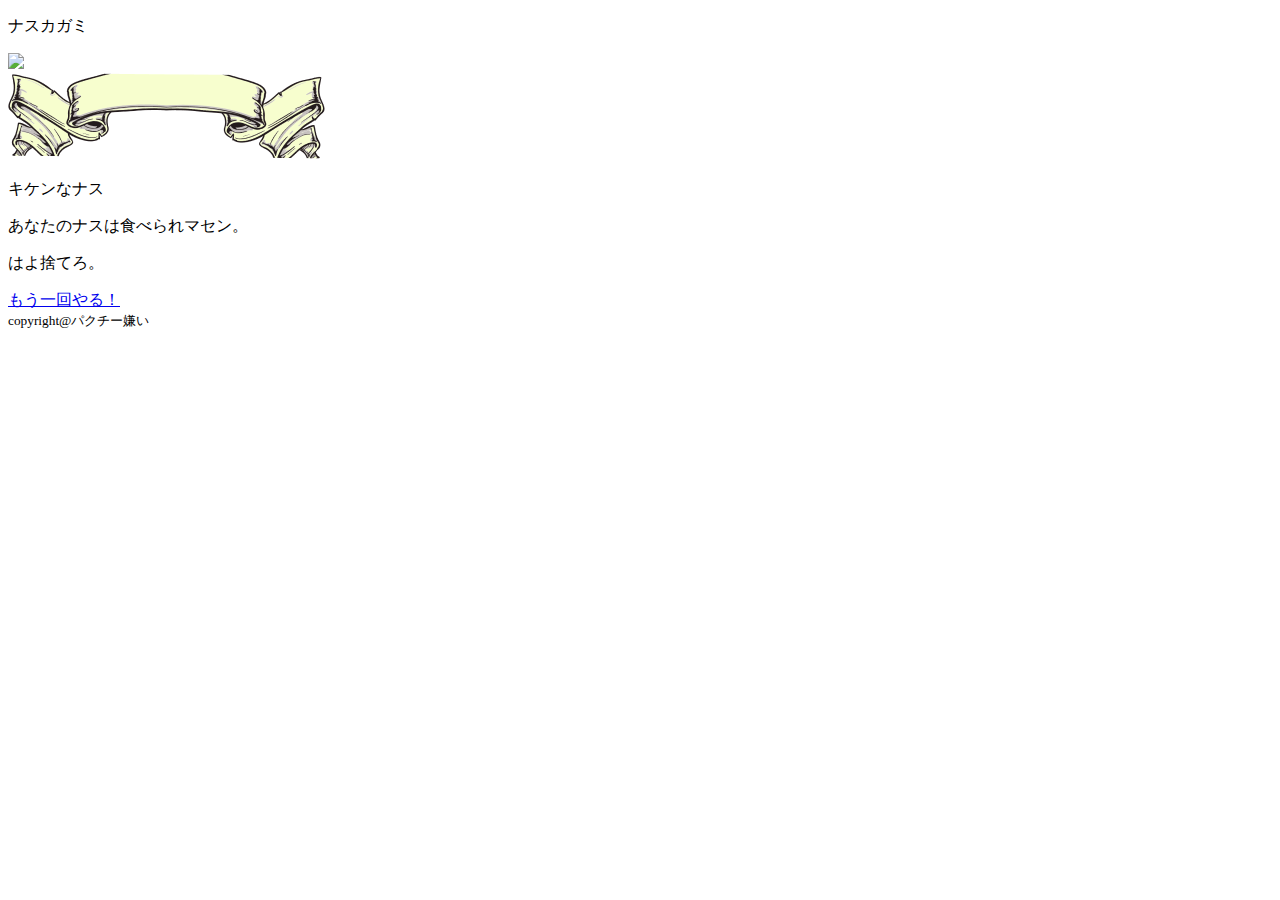
==== templates/result_bad.html @ 6e326023 "o" ====
<!DOCTYPE html>
<html lang="ja">
  <head>
    <meta charset="utf-8">
    <meta http-equiv="X-UA-Compatible" content="IE=edge">
    <meta name="viewport" content="width=device-width, initial-scale=1, user-scalable=yes">
    <link rel="stylesheet" type="text/css" href="./i/static/css/result_bad.css">
    <title>nasukagami_result</title>
  </head>

  <boby>
    <header>
      <p>ナスカガミ</p>
    </header>

    <div class="main">
        <div class="nasukagami"><img src="./i/img/nasukagamimono.png"></div>
        <div class="ribbon">
            <img src="../i/img/ribbon_revised.png">
            <p class="result">キケンなナス</p>
        </div>
        <div class="message">
            <p>あなたのナスは食べられマセン。</p>
            <p>はよ捨てろ。</p>
        </div>
        <a href="/" class="retrybtn">もう一回やる！</a>
    </div>

    <footer>
        <small>copyright@パクチー嫌い</small>
    </footer>
   </body>
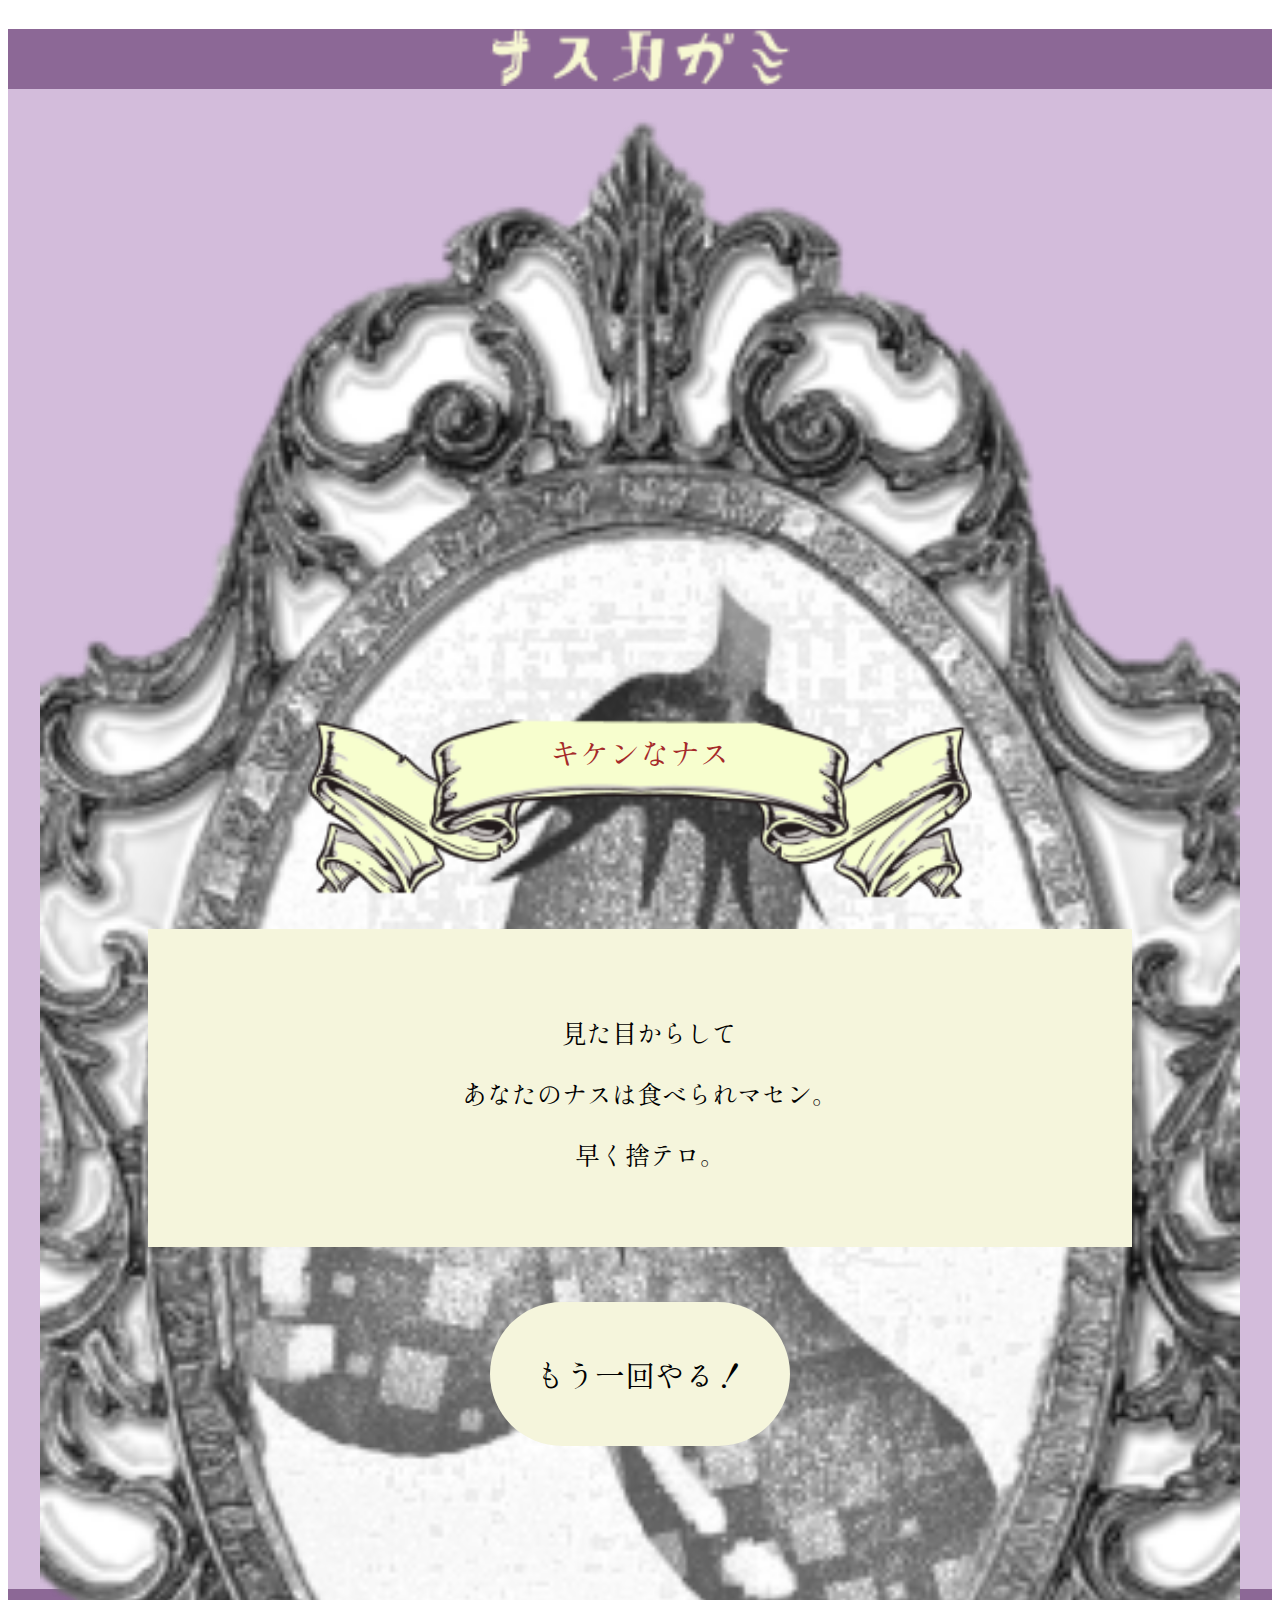
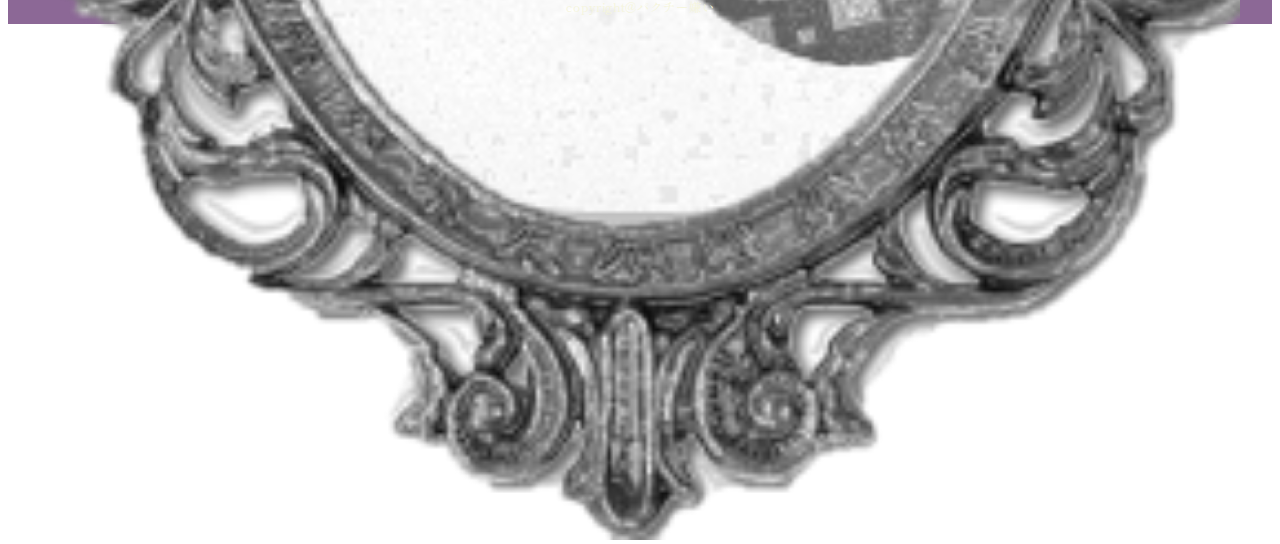
==== commit 710f1c08: "k" ====
--- a/templates/result_bad.html
+++ b/templates/result_bad.html
@@ -4,24 +4,30 @@
     <meta charset="utf-8">
     <meta http-equiv="X-UA-Compatible" content="IE=edge">
     <meta name="viewport" content="width=device-width, initial-scale=1, user-scalable=yes">
-    <link rel="stylesheet" type="text/css" href="./i/static/css/result_bad.css">
+    <link rel="stylesheet" type="text/css" href="../i/static/css/result_bad.css">
     <title>nasukagami_result</title>
+    <link rel="preconnect" href="https://fonts.googleapis.com"> 
+　　 <link rel="preconnect" href="https://fonts.gstatic.com" crossorigin> 
+　　 <link href="https://fonts.googleapis.com/css2?family=Shippori+Mincho&display=swap" rel="stylesheet">
   </head>
 
   <boby>
     <header>
-      <p>ナスカガミ</p>
+      <div class="small">
+        <img src="../i/img/nasukagamirogo.png">
+      </div>
     </header>
 
     <div class="main">
-        <div class="nasukagami"><img src="./i/img/nasukagamimono.png"></div>
+        <div class="nasukagami"><img src="../i/img/nasukagamimono.png"></div>
         <div class="ribbon">
             <img src="../i/img/ribbon_revised.png">
             <p class="result">キケンなナス</p>
         </div>
         <div class="message">
+            <p>見た目からして</p>
             <p>あなたのナスは食べられマセン。</p>
-            <p>はよ捨てろ。</p>
+            <p>早く捨テロ。</p>
         </div>
         <a href="/" class="retrybtn">もう一回やる！</a>
     </div>
--- a/i/static/css/result_bad.css
+++ b/i/static/css/result_bad.css
@@ -0,0 +1,99 @@
+header{
+    display: flex;
+    justify-content: center;
+    align-items: center;
+
+
+    height: 60px;
+    width: 100%;
+    background-color: #8C6896;
+    color: beige;
+}
+
+.small{
+    width: 25%;
+    height: auto;
+    text-align: center;
+}
+
+.main{
+    height: 1500px;
+    width: 100%;
+    background-color: #D3BCDB;
+    display: flex;
+    flex-flow: column;
+    align-items: center;
+
+}
+
+.nasukagami{
+    text-align:center;
+    width: 100%;
+    height: 600px;
+    padding-top: 30px;
+}
+
+img{
+    width: 95%;
+    height: auto;
+}
+
+.ribbon{
+    position: relative;
+}
+
+.ribbon p{
+    position: absolute;
+    color: brown;
+    
+    top: 37%;
+    left: 50%;
+    -ms-transform: translate(-50%,-50%);
+    -webkit-transform: translate(-50%,-50%);
+    transform: translate(-50%,-50%);
+    margin:0;
+    padding:0;
+    font-size: 30px;
+    font-family: 'Shippori Mincho', serif;
+}
+
+.ribbon img{
+    width: 100%;
+    height: 200%;
+}
+
+.message{
+    width: 70%;
+    text-align: center;
+    background-color: beige;
+    font-size: 25px;
+    padding: 60px 40px 50px 60px;
+    margin: 120px 0 40px 0;
+    font-family: 'Shippori Mincho', serif;
+}
+
+.retrybtn{
+
+    width: 300px;
+    font-size: 30px;
+    color: black;
+    text-align: center;
+    padding: 50px 0 50px;
+    background-color: beige;
+    border-radius: 120px;
+    margin-top: 15px;
+    text-decoration: none;
+    font-family: 'Shippori Mincho', serif;
+}
+
+footer{
+    height: 35px;
+    background-color: #8C6896;
+    font-size: 15px;
+    color: beige;
+
+    display: flex;
+    justify-content: center;
+    align-items: center;
+    font-family: 'Shippori Mincho', serif;
+}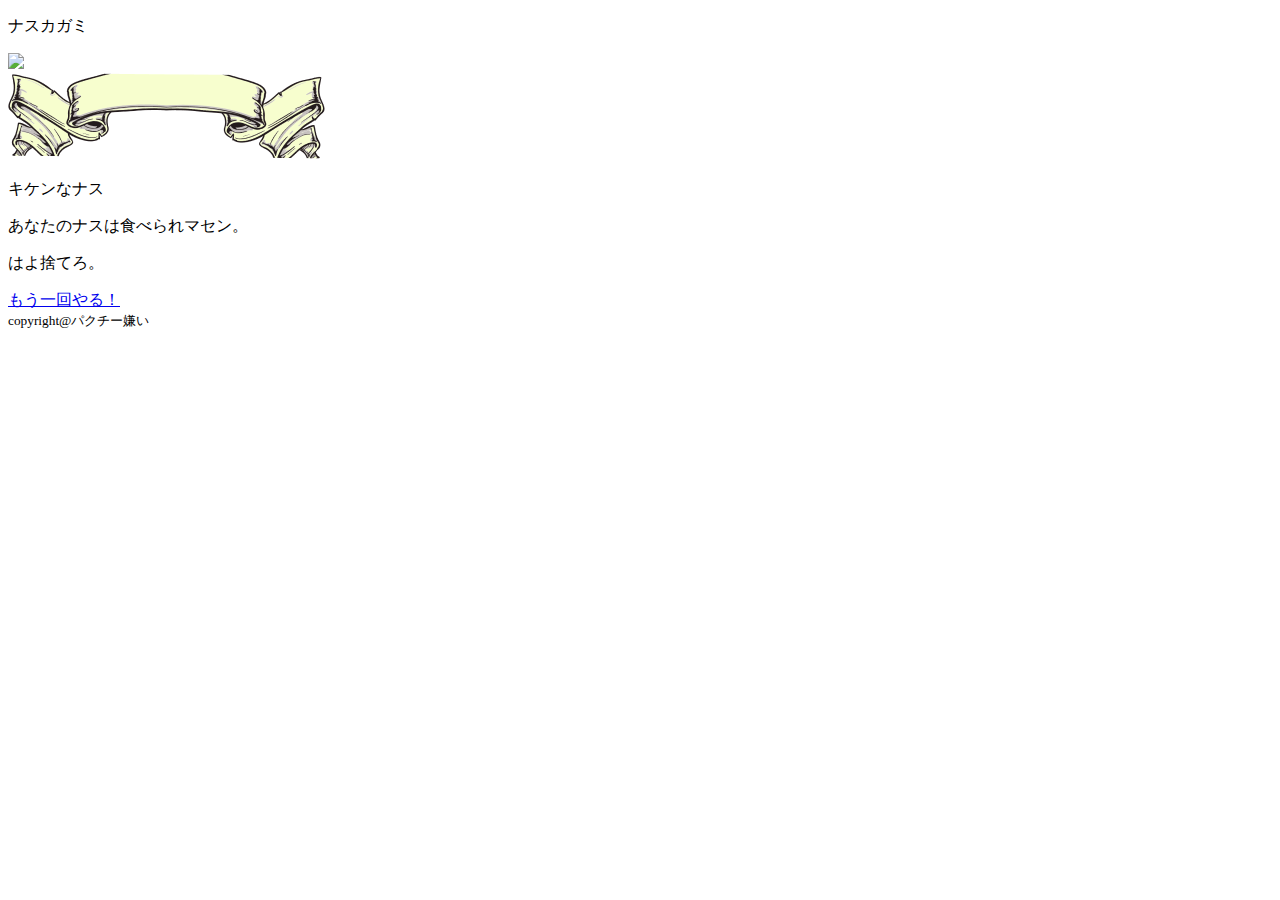
==== commit 6b29b428: "Add files via upload" ====
--- a/templates/result_bad.html
+++ b/templates/result_bad.html
@@ -1,38 +1,32 @@
-<!DOCTYPE html>
-<html lang="ja">
-  <head>
-    <meta charset="utf-8">
-    <meta http-equiv="X-UA-Compatible" content="IE=edge">
-    <meta name="viewport" content="width=device-width, initial-scale=1, user-scalable=yes">
-    <link rel="stylesheet" type="text/css" href="../i/static/css/result_bad.css">
-    <title>nasukagami_result</title>
-    <link rel="preconnect" href="https://fonts.googleapis.com"> 
-　　 <link rel="preconnect" href="https://fonts.gstatic.com" crossorigin> 
-　　 <link href="https://fonts.googleapis.com/css2?family=Shippori+Mincho&display=swap" rel="stylesheet">
-  </head>
-
-  <boby>
-    <header>
-      <div class="small">
-        <img src="../i/img/nasukagamirogo.png">
-      </div>
-    </header>
-
-    <div class="main">
-        <div class="nasukagami"><img src="../i/img/nasukagamimono.png"></div>
-        <div class="ribbon">
-            <img src="../i/img/ribbon_revised.png">
-            <p class="result">キケンなナス</p>
-        </div>
-        <div class="message">
-            <p>見た目からして</p>
-            <p>あなたのナスは食べられマセン。</p>
-            <p>早く捨テロ。</p>
-        </div>
-        <a href="/" class="retrybtn">もう一回やる！</a>
-    </div>
-
-    <footer>
-        <small>copyright@パクチー嫌い</small>
-    </footer>
+<!DOCTYPE html>
+<html lang="ja">
+  <head>
+    <meta charset="utf-8">
+    <meta http-equiv="X-UA-Compatible" content="IE=edge">
+    <meta name="viewport" content="width=device-width, initial-scale=1, user-scalable=yes">
+    <link rel="stylesheet" type="text/css" href="./i/static/css/result_bad.css">
+    <title>nasukagami_result</title>
+  </head>
+
+  <boby>
+    <header>
+      <p>ナスカガミ</p>
+    </header>
+
+    <div class="main">
+        <div class="nasukagami"><img src="./i/img/nasukagamimono.png"></div>
+        <div class="ribbon">
+            <img src="../i/img/ribbon_revised.png">
+            <p class="result">キケンなナス</p>
+        </div>
+        <div class="message">
+            <p>あなたのナスは食べられマセン。</p>
+            <p>はよ捨てろ。</p>
+        </div>
+        <a href="/" class="retrybtn">もう一回やる！</a>
+    </div>
+
+    <footer>
+        <small>copyright@パクチー嫌い</small>
+    </footer>
    </body>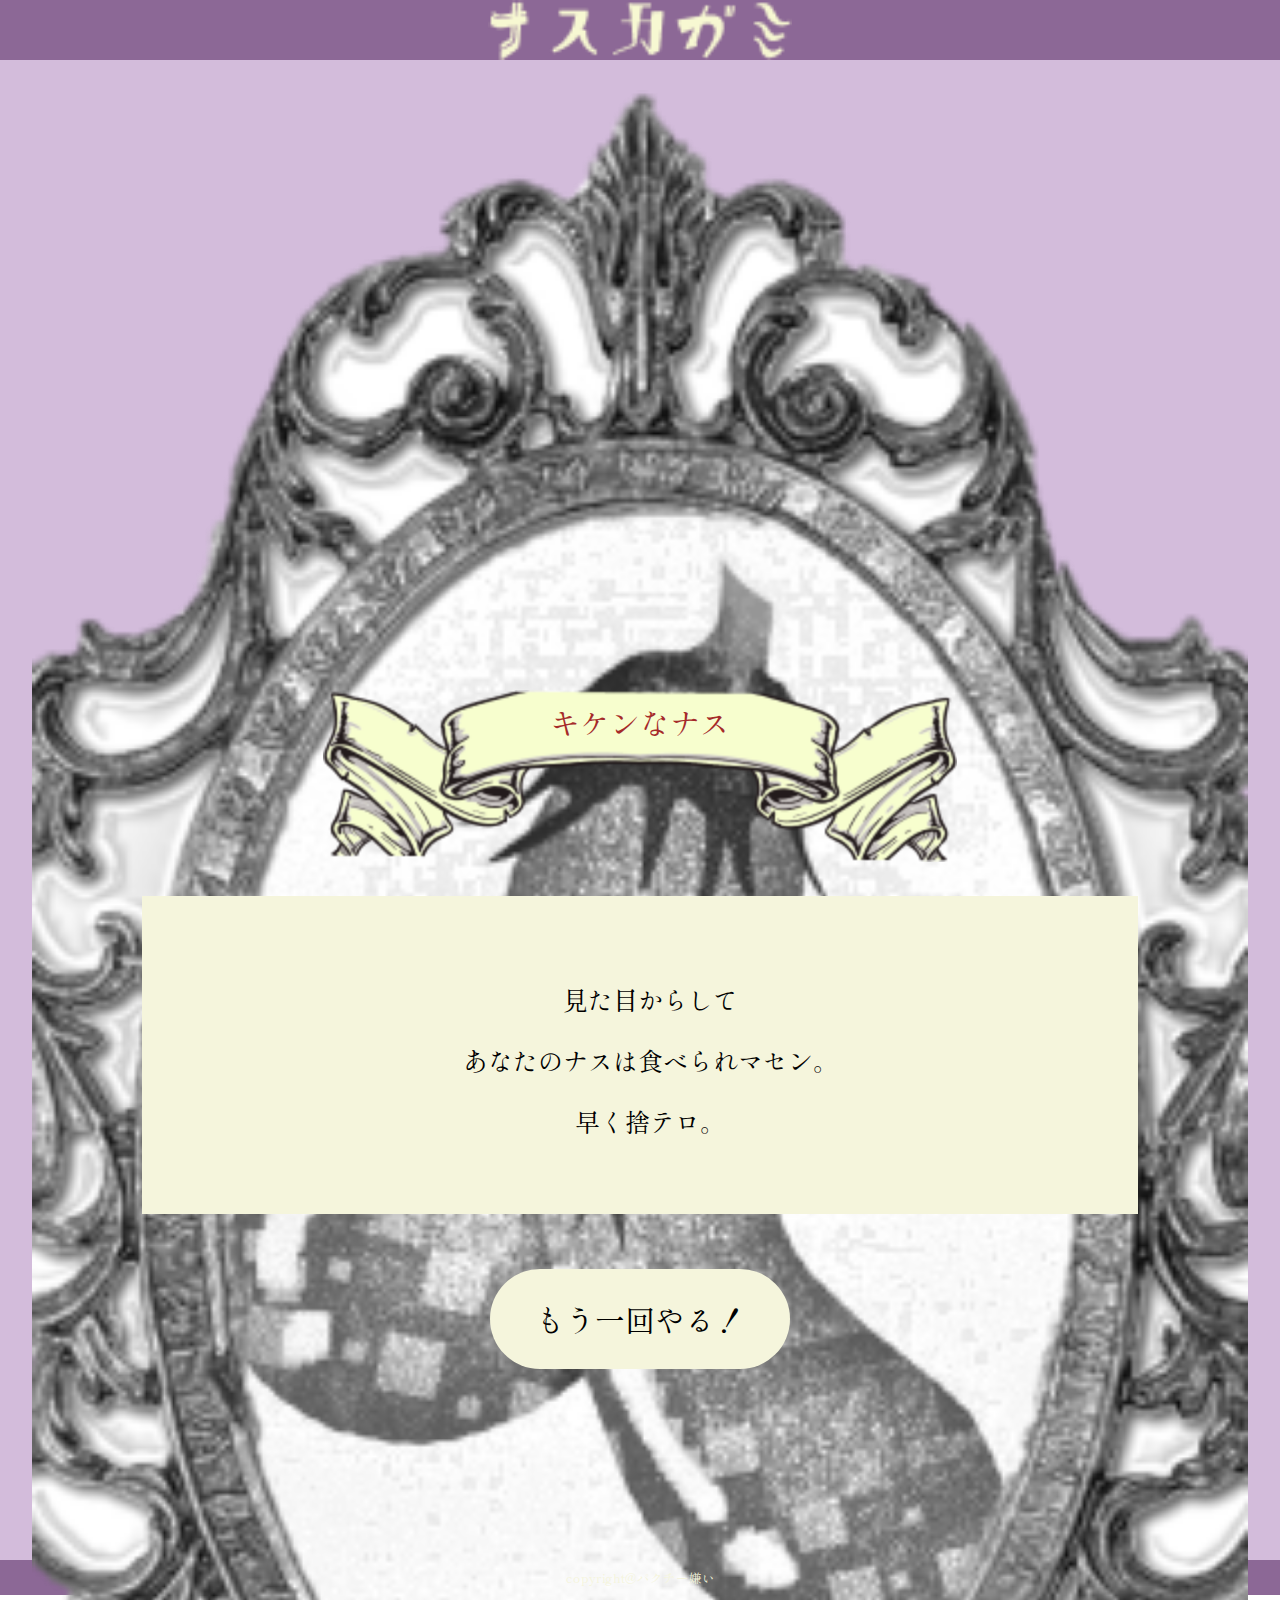
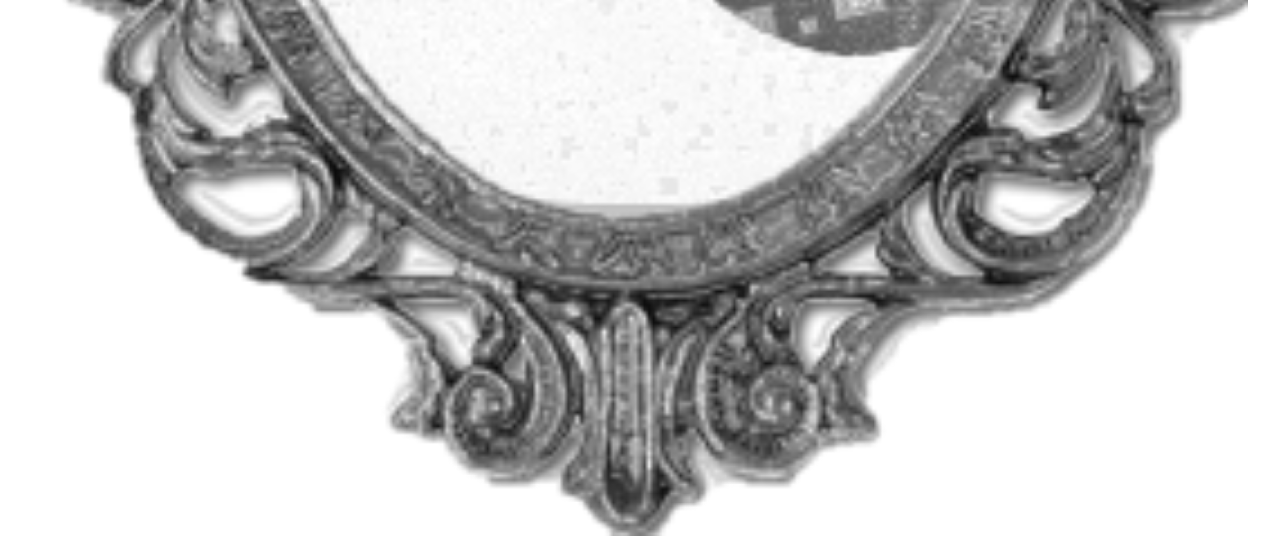
==== commit bd6aaf04: "Merge branch 'main' into mai" ====
--- a/templates/result_bad.html
+++ b/templates/result_bad.html
@@ -1,32 +1,40 @@
-<!DOCTYPE html>
-<html lang="ja">
-  <head>
-    <meta charset="utf-8">
-    <meta http-equiv="X-UA-Compatible" content="IE=edge">
-    <meta name="viewport" content="width=device-width, initial-scale=1, user-scalable=yes">
-    <link rel="stylesheet" type="text/css" href="./i/static/css/result_bad.css">
-    <title>nasukagami_result</title>
-  </head>
-
-  <boby>
-    <header>
-      <p>ナスカガミ</p>
-    </header>
-
-    <div class="main">
-        <div class="nasukagami"><img src="./i/img/nasukagamimono.png"></div>
-        <div class="ribbon">
-            <img src="../i/img/ribbon_revised.png">
-            <p class="result">キケンなナス</p>
-        </div>
-        <div class="message">
-            <p>あなたのナスは食べられマセン。</p>
-            <p>はよ捨てろ。</p>
-        </div>
-        <a href="/" class="retrybtn">もう一回やる！</a>
-    </div>
-
-    <footer>
-        <small>copyright@パクチー嫌い</small>
-    </footer>
+
+<!DOCTYPE html>
+<html lang="ja">
+  <head>
+    <meta charset="utf-8">
+    <meta http-equiv="X-UA-Compatible" content="IE=edge">
+    <meta name="viewport" content="width=device-width, initial-scale=1, user-scalable=yes">
+    <link rel="stylesheet" type="text/css" href="../i/static/css/result_bad.css">
+    <title>nasukagami_result</title>
+    <link rel="preconnect" href="https://fonts.googleapis.com"> 
+　　 <link rel="preconnect" href="https://fonts.gstatic.com" crossorigin> 
+　　 <link href="https://fonts.googleapis.com/css2?family=Shippori+Mincho&display=swap" rel="stylesheet">
+  </head>
+
+  <boby>
+    <header>
+      <div class="small">
+        <img src="../i/img/nasukagamirogo.png">
+      </div>
+    </header>
+
+    <div class="main">
+        <div class="nasukagami"><img src="../i/img/nasukagamimono.png"></div>
+        <div class="ribbon">
+            <img src="../i/img/ribbon_revised.png">
+            <p class="result">キケンなナス</p>
+        </div>
+        <div class="message">
+            <p>見た目からして</p>
+            <p>あなたのナスは食べられマセン。</p>
+            <p>早く捨テロ。</p>
+        </div>
+        <a href="/" class="retrybtn">もう一回やる！</a>
+    </div>
+
+    <footer>
+        <small>copyright@パクチー嫌い</small>
+    </footer>
+
    </body>--- a/i/static/css/result_bad.css
+++ b/i/static/css/result_bad.css
@@ -0,0 +1,108 @@
+body{
+    margin:0;
+    line-height: 0;
+}
+
+p{
+    line-height: initial;
+}
+
+header{
+    display: flex;
+    justify-content: center;
+    align-items: center;
+
+
+    height: 60px;
+    width: 100%;
+    background-color: #8C6896;
+    color: beige;
+}
+
+.small{
+    width: 25%;
+    height: auto;
+    text-align: center;
+}
+
+.main{
+    height: 1500px;
+    width: 100%;
+    background-color: #D3BCDB;
+    display: flex;
+    flex-flow: column;
+    align-items: center;
+
+}
+
+.nasukagami{
+    text-align:center;
+    width: 100%;
+    height: 600px;
+    padding-top: 30px;
+}
+
+img{
+    width: 95%;
+    height: auto;
+}
+
+.ribbon{
+    position: relative;
+}
+
+.ribbon p{
+    position: absolute;
+    color: brown;
+    
+    top: 37%;
+    left: 50%;
+    -ms-transform: translate(-50%,-50%);
+    -webkit-transform: translate(-50%,-50%);
+    transform: translate(-50%,-50%);
+    margin:0;
+    padding:0;
+    font-size: 30px;
+    font-family: 'Shippori Mincho', serif;
+}
+
+.ribbon img{
+    width: 100%;
+    height: 200%;
+}
+
+.message{
+    width: 70%;
+    text-align: center;
+    background-color: beige;
+    font-size: 25px;
+    padding: 60px 40px 50px 60px;
+    margin: 120px 0 40px 0;
+    font-family: 'Shippori Mincho', serif;
+}
+
+.retrybtn{
+
+    width: 300px;
+    font-size: 30px;
+    color: black;
+    text-align: center;
+    padding: 50px 0 50px;
+    background-color: beige;
+    border-radius: 120px;
+    margin-top: 15px;
+    text-decoration: none;
+    font-family: 'Shippori Mincho', serif;
+}
+
+footer{
+    height: 35px;
+    background-color: #8C6896;
+    font-size: 15px;
+    color: beige;
+
+    display: flex;
+    justify-content: center;
+    align-items: center;
+    font-family: 'Shippori Mincho', serif;
+}